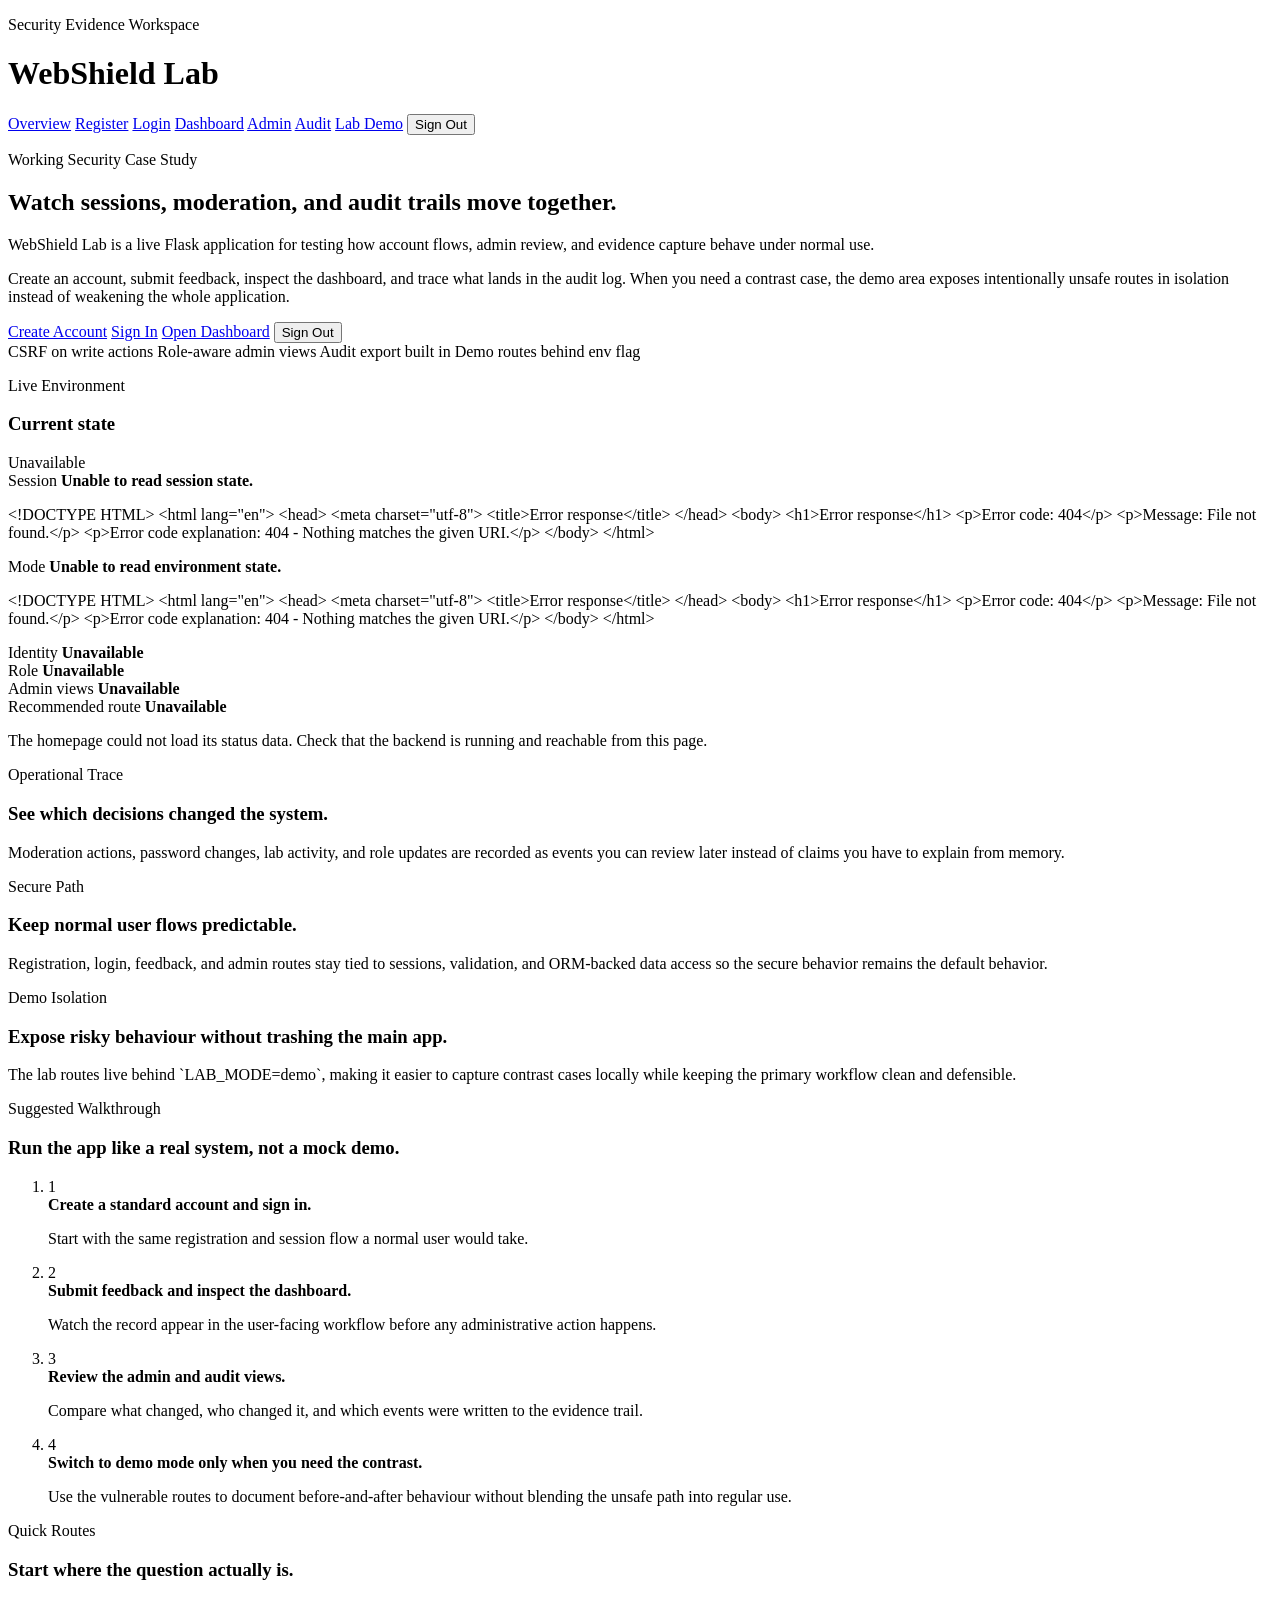
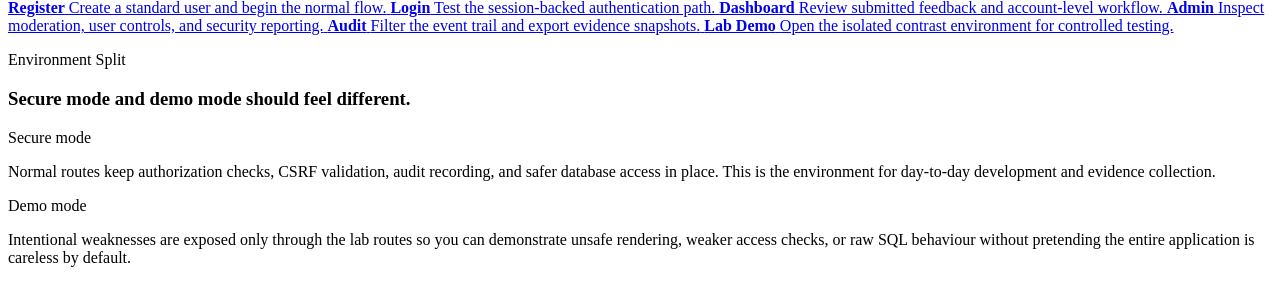
==== frontend/index.html @ 865f09e7 "Add landing page" ====
<!DOCTYPE html>
<html lang="en">
  <head>
    <meta charset="UTF-8" />
    <meta name="viewport" content="width=device-width, initial-scale=1.0" />
    <script>
      if (["localhost", "0.0.0.0", "::1"].includes(window.location.hostname)) {
        const canonicalUrl = new URL(window.location.href);
        canonicalUrl.hostname = "127.0.0.1";
        window.location.replace(canonicalUrl.toString());
      }
    </script>
    <title>WebShield Lab</title>
    <link rel="stylesheet" href="assets/css/styles.css?v=20260406a" />
  </head>
  <body class="home-page">
    <div class="shell home-shell">
      <header class="topbar home-topbar">
        <div class="brand-lockup">
          <p class="eyebrow">Security Evidence Workspace</p>
          <h1>WebShield Lab</h1>
        </div>
        <nav class="nav">
          <a href="index.html">Overview</a>
          <a id="registerNavLink" href="register.html">Register</a>
          <a id="loginNavLink" href="login.html">Login</a>
          <a href="dashboard.html">Dashboard</a>
          <a id="adminNavLink" class="hidden" href="admin.html">Admin</a>
          <a id="auditNavLink" class="hidden" href="audit.html">Audit</a>
          <a href="lab.html">Lab Demo</a>
          <button id="logoutNavButton" class="ghost-button hidden" type="button">
            Sign Out
          </button>
        </nav>
      </header>

      <main class="home-layout">
        <section class="panel home-hero">
          <div class="hero-grid">
            <div class="hero-copy">
              <p class="eyebrow">Working Security Case Study</p>
              <h2>Watch sessions, moderation, and audit trails move together.</h2>
              <p class="hero-lead">
                WebShield Lab is a live Flask application for testing how account
                flows, admin review, and evidence capture behave under normal use.
              </p>
              <p class="hero-subcopy">
                Create an account, submit feedback, inspect the dashboard, and trace
                what lands in the audit log. When you need a contrast case, the demo
                area exposes intentionally unsafe routes in isolation instead of
                weakening the whole application.
              </p>
              <div class="button-row hero-actions">
                <a id="createAccountLink" class="primary-link" href="register.html">Create Account</a>
                <a id="signInLink" class="secondary-button" href="login.html">Sign In</a>
                <a class="ghost-button" href="dashboard.html">Open Dashboard</a>
                <button id="logoutHeroButton" class="ghost-button hidden" type="button">
                  Sign Out
                </button>
              </div>
              <div class="badge-row hero-highlights">
                <span class="badge">CSRF on write actions</span>
                <span class="badge">Role-aware admin views</span>
                <span class="badge">Audit export built in</span>
                <span class="badge">Demo routes behind env flag</span>
              </div>
            </div>

            <aside class="signal-board" aria-label="Current application state">
              <div class="panel-header signal-board-header">
                <div>
                  <p class="eyebrow">Live Environment</p>
                  <h3>Current state</h3>
                </div>
                <span id="modeValue" class="status-chip status-info">Checking</span>
              </div>

              <div class="signal-stack">
                <div class="signal-row">
                  <span class="signal-label">Session</span>
                  <strong id="sessionHeadline">Checking session...</strong>
                </div>
                <p id="sessionStatus" class="status-text">Loading current session state.</p>

                <div class="signal-row">
                  <span class="signal-label">Mode</span>
                  <strong id="labHeadline">Checking lab mode...</strong>
                </div>
                <p id="labStatus" class="status-text">Loading environment details.</p>
              </div>

              <div class="metric-grid">
                <article class="metric-card">
                  <span class="metric-label">Identity</span>
                  <strong id="identityValue">Checking...</strong>
                </article>
                <article class="metric-card">
                  <span class="metric-label">Role</span>
                  <strong id="roleValue">Checking...</strong>
                </article>
                <article class="metric-card">
                  <span class="metric-label">Admin views</span>
                  <strong id="adminValue">Checking...</strong>
                </article>
                <article class="metric-card">
                  <span class="metric-label">Recommended route</span>
                  <strong id="routeValue">Checking...</strong>
                </article>
              </div>

              <p id="nextStep" class="signal-note">
                Loading a suggested next step for this session.
              </p>
            </aside>
          </div>
        </section>

        <section class="home-card-grid" aria-label="Key capabilities">
          <article class="panel home-card">
            <p class="eyebrow">Operational Trace</p>
            <h3>See which decisions changed the system.</h3>
            <p>
              Moderation actions, password changes, lab activity, and role updates are
              recorded as events you can review later instead of claims you have to
              explain from memory.
            </p>
          </article>

          <article class="panel home-card">
            <p class="eyebrow">Secure Path</p>
            <h3>Keep normal user flows predictable.</h3>
            <p>
              Registration, login, feedback, and admin routes stay tied to sessions,
              validation, and ORM-backed data access so the secure behavior remains the
              default behavior.
            </p>
          </article>

          <article class="panel home-card">
            <p class="eyebrow">Demo Isolation</p>
            <h3>Expose risky behaviour without trashing the main app.</h3>
            <p>
              The lab routes live behind `LAB_MODE=demo`, making it easier to capture
              contrast cases locally while keeping the primary workflow clean and
              defensible.
            </p>
          </article>
        </section>

        <section class="home-detail-grid">
          <article class="panel narrative-panel">
            <p class="eyebrow">Suggested Walkthrough</p>
            <h3>Run the app like a real system, not a mock demo.</h3>
            <ol class="process-list">
              <li class="process-item">
                <span class="process-number">1</span>
                <div>
                  <strong>Create a standard account and sign in.</strong>
                  <p>
                    Start with the same registration and session flow a normal user
                    would take.
                  </p>
                </div>
              </li>
              <li class="process-item">
                <span class="process-number">2</span>
                <div>
                  <strong>Submit feedback and inspect the dashboard.</strong>
                  <p>
                    Watch the record appear in the user-facing workflow before any
                    administrative action happens.
                  </p>
                </div>
              </li>
              <li class="process-item">
                <span class="process-number">3</span>
                <div>
                  <strong>Review the admin and audit views.</strong>
                  <p>
                    Compare what changed, who changed it, and which events were written
                    to the evidence trail.
                  </p>
                </div>
              </li>
              <li class="process-item">
                <span class="process-number">4</span>
                <div>
                  <strong>Switch to demo mode only when you need the contrast.</strong>
                  <p>
                    Use the vulnerable routes to document before-and-after behaviour
                    without blending the unsafe path into regular use.
                  </p>
                </div>
              </li>
            </ol>
          </article>

          <article class="panel routes-panel">
            <p class="eyebrow">Quick Routes</p>
            <h3>Start where the question actually is.</h3>
            <div class="route-grid">
              <a id="registerRouteCard" class="route-link" href="register.html">
                <strong>Register</strong>
                <span>Create a standard user and begin the normal flow.</span>
              </a>
              <a id="loginRouteCard" class="route-link" href="login.html">
                <strong>Login</strong>
                <span>Test the session-backed authentication path.</span>
              </a>
              <a class="route-link" href="dashboard.html">
                <strong>Dashboard</strong>
                <span>Review submitted feedback and account-level workflow.</span>
              </a>
              <a class="route-link hidden" id="adminRouteCard" href="admin.html">
                <strong>Admin</strong>
                <span>Inspect moderation, user controls, and security reporting.</span>
              </a>
              <a class="route-link hidden" id="auditRouteCard" href="audit.html">
                <strong>Audit</strong>
                <span>Filter the event trail and export evidence snapshots.</span>
              </a>
              <a class="route-link" href="lab.html">
                <strong>Lab Demo</strong>
                <span>Open the isolated contrast environment for controlled testing.</span>
              </a>
            </div>
          </article>
        </section>

        <section class="panel mode-panel">
          <div class="panel-header">
            <div>
              <p class="eyebrow">Environment Split</p>
              <h3>Secure mode and demo mode should feel different.</h3>
            </div>
          </div>
          <div class="mode-grid">
            <article class="mode-card secure-card">
              <span class="status-chip status-active">Secure mode</span>
              <p>
                Normal routes keep authorization checks, CSRF validation, audit
                recording, and safer database access in place. This is the environment
                for day-to-day development and evidence collection.
              </p>
            </article>

            <article class="mode-card demo-card">
              <span class="status-chip status-critical">Demo mode</span>
              <p>
                Intentional weaknesses are exposed only through the lab routes so you
                can demonstrate unsafe rendering, weaker access checks, or raw SQL
                behaviour without pretending the entire application is careless by
                default.
              </p>
            </article>
          </div>
        </section>
      </main>
    </div>

    <script type="module" src="assets/js/main.js?v=20260407a"></script>
  </body>
</html>
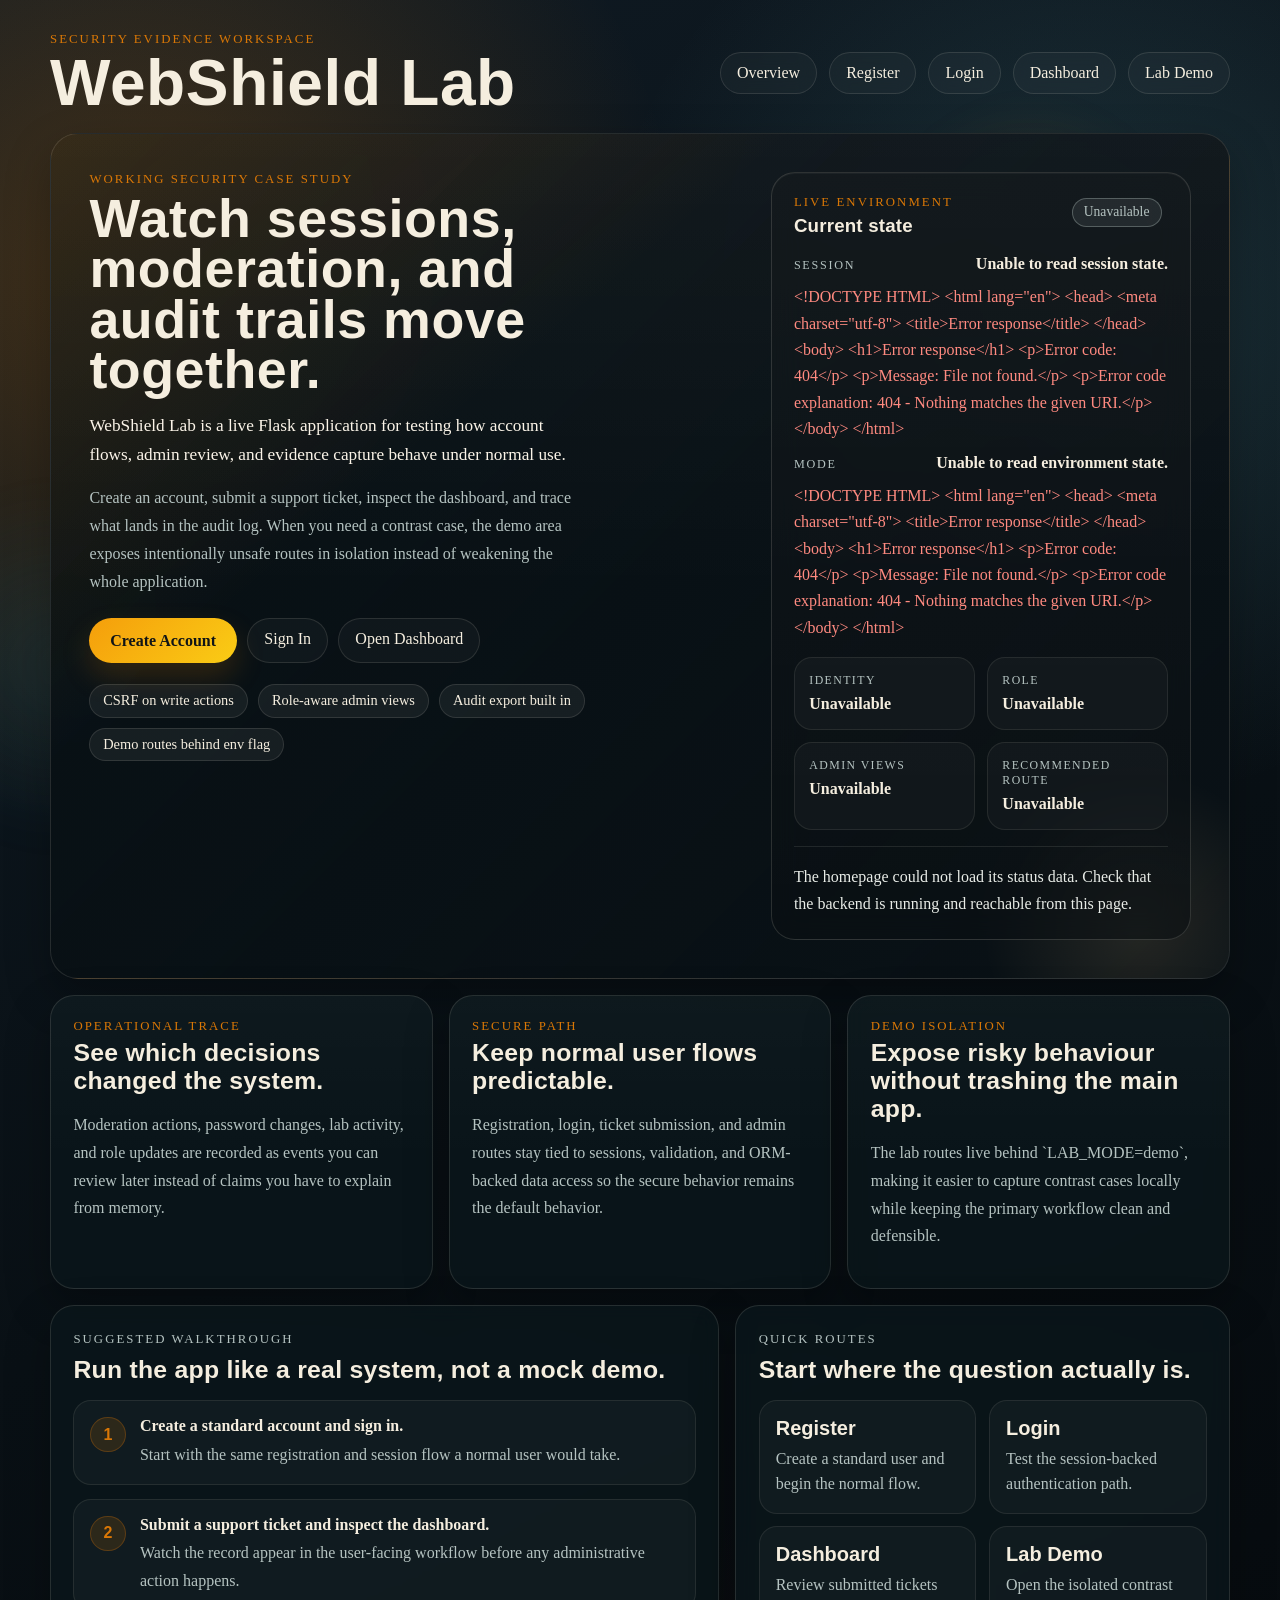
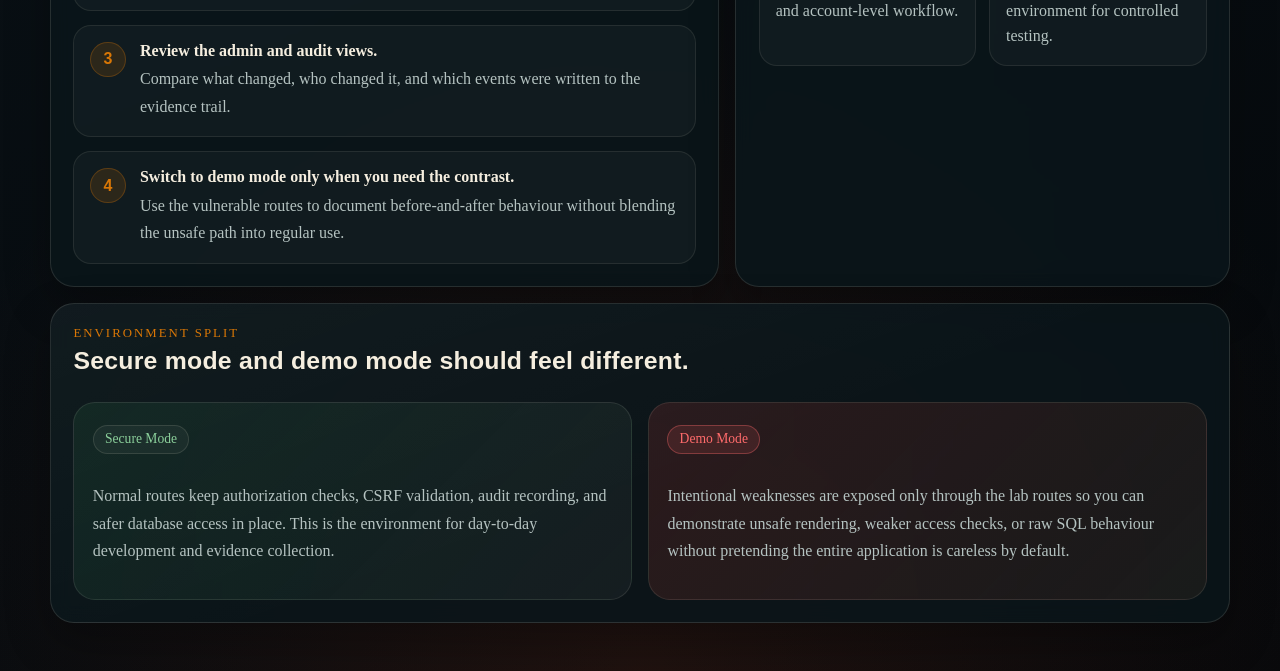
==== commit f1475815: "Replace feedback workflow with support tickets" ====
--- a/frontend/index.html
+++ b/frontend/index.html
@@ -11,7 +11,7 @@
       }
     </script>
     <title>WebShield Lab</title>
-    <link rel="stylesheet" href="assets/css/styles.css?v=20260406a" />
+    <link rel="stylesheet" href="assets/css/styles.css?v=20260408a" />
   </head>
   <body class="home-page">
     <div class="shell home-shell">
@@ -45,7 +45,7 @@
                 flows, admin review, and evidence capture behave under normal use.
               </p>
               <p class="hero-subcopy">
-                Create an account, submit feedback, inspect the dashboard, and trace
+                Create an account, submit a support ticket, inspect the dashboard, and trace
                 what lands in the audit log. When you need a contrast case, the demo
                 area exposes intentionally unsafe routes in isolation instead of
                 weakening the whole application.
@@ -130,7 +130,7 @@
             <p class="eyebrow">Secure Path</p>
             <h3>Keep normal user flows predictable.</h3>
             <p>
-              Registration, login, feedback, and admin routes stay tied to sessions,
+              Registration, login, ticket submission, and admin routes stay tied to sessions,
               validation, and ORM-backed data access so the secure behavior remains the
               default behavior.
             </p>
@@ -165,7 +165,7 @@
               <li class="process-item">
                 <span class="process-number">2</span>
                 <div>
-                  <strong>Submit feedback and inspect the dashboard.</strong>
+                  <strong>Submit a support ticket and inspect the dashboard.</strong>
                   <p>
                     Watch the record appear in the user-facing workflow before any
                     administrative action happens.
@@ -209,11 +209,11 @@
               </a>
               <a class="route-link" href="dashboard.html">
                 <strong>Dashboard</strong>
-                <span>Review submitted feedback and account-level workflow.</span>
+                <span>Review submitted tickets and account-level workflow.</span>
               </a>
               <a class="route-link hidden" id="adminRouteCard" href="admin.html">
                 <strong>Admin</strong>
-                <span>Inspect moderation, user controls, and security reporting.</span>
+                <span>Inspect ticket moderation, user controls, and security reporting.</span>
               </a>
               <a class="route-link hidden" id="auditRouteCard" href="audit.html">
                 <strong>Audit</strong>
@@ -258,6 +258,6 @@
       </main>
     </div>
 
-    <script type="module" src="assets/js/main.js?v=20260407a"></script>
+    <script type="module" src="assets/js/main.js?v=20260408a"></script>
   </body>
 </html>
--- a/frontend/assets/css/styles.css
+++ b/frontend/assets/css/styles.css
@@ -0,0 +1,936 @@
+:root {
+  --bg-top: #13262f;
+  --bg-bottom: #060b0e;
+  --panel: rgba(10, 22, 27, 0.84);
+  --panel-strong: rgba(13, 29, 35, 0.95);
+  --text: #f5eedf;
+  --muted: #b5c3c1;
+  --accent: #d97706;
+  --accent-soft: rgba(217, 119, 6, 0.18);
+  --line: rgba(245, 238, 223, 0.12);
+  --success: #8bcf9b;
+  --error: #ff8a80;
+  --critical: #ff6b6b;
+  --critical-soft: rgba(255, 107, 107, 0.12);
+  --high: #ffb86b;
+  --high-soft: rgba(255, 184, 107, 0.12);
+  --medium: #8cc8ff;
+  --medium-soft: rgba(140, 200, 255, 0.12);
+  --low: #8bcf9b;
+  --low-soft: rgba(139, 207, 155, 0.12);
+  --info: #b5c3c1;
+  --info-soft: rgba(181, 195, 193, 0.1);
+  --shadow: 0 18px 45px rgba(0, 0, 0, 0.28);
+}
+
+* {
+  box-sizing: border-box;
+}
+
+body {
+  margin: 0;
+  min-height: 100vh;
+  color: var(--text);
+  font-family: "Palatino Linotype", "Book Antiqua", Palatino, serif;
+  background:
+    radial-gradient(circle at top left, rgba(217, 119, 6, 0.24), transparent 28%),
+    radial-gradient(circle at bottom right, rgba(43, 127, 138, 0.2), transparent 32%),
+    linear-gradient(145deg, var(--bg-top), var(--bg-bottom));
+}
+
+a {
+  color: inherit;
+  text-decoration: none;
+}
+
+button,
+input,
+textarea,
+select {
+  font: inherit;
+}
+
+.shell {
+  width: min(1180px, calc(100% - 2rem));
+  margin: 0 auto;
+  padding: 2rem 0 3rem;
+}
+
+.shell.narrow {
+  width: min(720px, calc(100% - 2rem));
+}
+
+.topbar {
+  display: flex;
+  justify-content: space-between;
+  align-items: flex-start;
+  gap: 1rem;
+  margin-bottom: 1.5rem;
+}
+
+.topbar.compact {
+  align-items: center;
+}
+
+.topbar h1,
+.panel h2,
+.panel h3 {
+  margin: 0;
+  letter-spacing: 0.02em;
+}
+
+.eyebrow {
+  margin: 0 0 0.35rem;
+  color: var(--accent);
+  font-size: 0.8rem;
+  letter-spacing: 0.16em;
+  text-transform: uppercase;
+}
+
+.nav {
+  display: flex;
+  flex-wrap: wrap;
+  gap: 0.75rem;
+}
+
+.nav a,
+.ghost-button,
+.secondary-button {
+  padding: 0.7rem 1rem;
+  border: 1px solid var(--line);
+  border-radius: 999px;
+  background: rgba(255, 255, 255, 0.03);
+  transition: transform 180ms ease, border-color 180ms ease, background 180ms ease;
+}
+
+.nav a:hover,
+.ghost-button:hover,
+.secondary-button:hover {
+  transform: translateY(-1px);
+  border-color: var(--accent);
+  background: var(--accent-soft);
+}
+
+.ghost-button,
+.secondary-button {
+  color: var(--text);
+  cursor: pointer;
+}
+
+.grid {
+  display: grid;
+  gap: 1rem;
+  grid-template-columns: repeat(auto-fit, minmax(280px, 1fr));
+}
+
+.full-span {
+  grid-column: 1 / -1;
+}
+
+.panel {
+  padding: 1.4rem;
+  border: 1px solid var(--line);
+  border-radius: 24px;
+  background: var(--panel);
+  box-shadow: var(--shadow);
+  backdrop-filter: blur(10px);
+}
+
+.hero {
+  min-height: 240px;
+  background:
+    linear-gradient(135deg, rgba(217, 119, 6, 0.14), transparent 46%),
+    linear-gradient(180deg, rgba(255, 255, 255, 0.02), transparent),
+    var(--panel-strong);
+}
+
+.panel-header {
+  display: flex;
+  justify-content: space-between;
+  align-items: flex-start;
+  gap: 1rem;
+  margin-bottom: 1rem;
+}
+
+.badge-row,
+.button-row {
+  display: flex;
+  flex-wrap: wrap;
+  gap: 0.65rem;
+}
+
+.badge {
+  padding: 0.45rem 0.8rem;
+  border-radius: 999px;
+  background: rgba(255, 255, 255, 0.05);
+  border: 1px solid var(--line);
+  font-size: 0.9rem;
+}
+
+.clean-list {
+  padding-left: 1.1rem;
+  color: var(--muted);
+}
+
+.stacked-form {
+  display: grid;
+  gap: 1rem;
+}
+
+.stacked-form label {
+  display: grid;
+  gap: 0.35rem;
+}
+
+.inline-form {
+  display: flex;
+  flex-wrap: wrap;
+  gap: 0.85rem;
+  align-items: flex-end;
+  margin-bottom: 1rem;
+}
+
+.inline-form label {
+  display: grid;
+  gap: 0.35rem;
+  min-width: 150px;
+}
+
+input,
+textarea,
+select {
+  padding: 0.85rem 0.95rem;
+  border-radius: 14px;
+  border: 1px solid var(--line);
+  color: var(--text);
+  background: rgba(255, 255, 255, 0.04);
+}
+
+textarea {
+  resize: vertical;
+}
+
+button {
+  width: fit-content;
+  padding: 0.85rem 1.25rem;
+  border: none;
+  border-radius: 14px;
+  color: #101416;
+  background: linear-gradient(135deg, #f59e0b, #facc15);
+  font-weight: 700;
+  cursor: pointer;
+}
+
+button.ghost-button,
+button.secondary-button {
+  border: 1px solid var(--line);
+  color: var(--text);
+  background: rgba(255, 255, 255, 0.03);
+}
+
+.status-text,
+.muted-copy {
+  color: var(--muted);
+}
+
+.status-text.is-success {
+  color: var(--success);
+}
+
+.status-text.is-error {
+  color: var(--error);
+}
+
+.hidden {
+  display: none !important;
+}
+
+.info-grid {
+  display: grid;
+  gap: 0.75rem;
+}
+
+.info-row {
+  display: flex;
+  justify-content: space-between;
+  gap: 1rem;
+  padding-bottom: 0.65rem;
+  border-bottom: 1px solid var(--line);
+}
+
+.info-row span:first-child {
+  color: var(--muted);
+}
+
+.entry-list {
+  display: grid;
+  gap: 0.9rem;
+}
+
+.entry-card {
+  padding: 1rem;
+  border-radius: 18px;
+  background: rgba(255, 255, 255, 0.03);
+  border: 1px solid var(--line);
+}
+
+.entry-card h3 {
+  margin-bottom: 0.4rem;
+}
+
+.audit-card {
+  position: relative;
+  overflow: hidden;
+}
+
+.audit-card::before {
+  content: "";
+  position: absolute;
+  inset: 0 auto 0 0;
+  width: 5px;
+}
+
+.audit-card-header {
+  display: flex;
+  flex-wrap: wrap;
+  align-items: center;
+  gap: 0.65rem;
+}
+
+.audit-card-header .status-chip {
+  margin: 0;
+}
+
+.status-chip {
+  display: inline-flex;
+  align-items: center;
+  width: fit-content;
+  margin: 0.2rem 0.4rem 0.75rem 0;
+  padding: 0.35rem 0.7rem;
+  border: 1px solid var(--line);
+  border-radius: 999px;
+  font-size: 0.85rem;
+  text-transform: capitalize;
+  background: rgba(255, 255, 255, 0.04);
+}
+
+.status-pending {
+  color: #f1d07c;
+}
+
+.status-reviewed {
+  color: #8cc8ff;
+}
+
+.status-resolved,
+.status-active {
+  color: var(--success);
+}
+
+.status-disabled,
+.status-locked {
+  color: var(--error);
+}
+
+.status-admin {
+  color: #8cc8ff;
+}
+
+.status-user,
+.status-tracked {
+  color: #f1d07c;
+}
+
+.status-critical {
+  color: var(--critical);
+  border-color: rgba(255, 107, 107, 0.35);
+  background: var(--critical-soft);
+}
+
+.status-high {
+  color: var(--high);
+  border-color: rgba(255, 184, 107, 0.35);
+  background: var(--high-soft);
+}
+
+.status-medium {
+  color: var(--medium);
+  border-color: rgba(140, 200, 255, 0.35);
+  background: var(--medium-soft);
+}
+
+.status-low {
+  color: var(--low);
+  border-color: rgba(139, 207, 155, 0.35);
+  background: var(--low-soft);
+}
+
+.status-info {
+  color: var(--info);
+  border-color: rgba(181, 195, 193, 0.35);
+  background: var(--info-soft);
+}
+
+.audit-level-critical {
+  border-color: rgba(255, 107, 107, 0.3);
+  background:
+    linear-gradient(135deg, rgba(127, 29, 29, 0.24), rgba(255, 255, 255, 0.03)),
+    rgba(255, 255, 255, 0.03);
+}
+
+.audit-level-critical::before {
+  background: linear-gradient(180deg, var(--critical), rgba(255, 107, 107, 0.25));
+}
+
+.audit-level-high {
+  border-color: rgba(255, 184, 107, 0.28);
+  background:
+    linear-gradient(135deg, rgba(146, 64, 14, 0.2), rgba(255, 255, 255, 0.03)),
+    rgba(255, 255, 255, 0.03);
+}
+
+.audit-level-high::before {
+  background: linear-gradient(180deg, var(--high), rgba(255, 184, 107, 0.24));
+}
+
+.audit-level-medium {
+  border-color: rgba(140, 200, 255, 0.24);
+  background:
+    linear-gradient(135deg, rgba(30, 64, 175, 0.18), rgba(255, 255, 255, 0.03)),
+    rgba(255, 255, 255, 0.03);
+}
+
+.audit-level-medium::before {
+  background: linear-gradient(180deg, var(--medium), rgba(140, 200, 255, 0.2));
+}
+
+.audit-level-low {
+  border-color: rgba(139, 207, 155, 0.24);
+  background:
+    linear-gradient(135deg, rgba(20, 83, 45, 0.16), rgba(255, 255, 255, 0.03)),
+    rgba(255, 255, 255, 0.03);
+}
+
+.audit-level-low::before {
+  background: linear-gradient(180deg, var(--low), rgba(139, 207, 155, 0.18));
+}
+
+.audit-level-info {
+  border-color: rgba(181, 195, 193, 0.2);
+  background:
+    linear-gradient(135deg, rgba(71, 85, 105, 0.14), rgba(255, 255, 255, 0.03)),
+    rgba(255, 255, 255, 0.03);
+}
+
+.audit-level-info::before {
+  background: linear-gradient(180deg, var(--info), rgba(181, 195, 193, 0.16));
+}
+
+.entry-meta {
+  margin: 0.35rem 0 0.8rem;
+  color: var(--muted);
+  font-family: "Courier New", Courier, monospace;
+  font-size: 0.85rem;
+}
+
+.mono {
+  font-family: "Courier New", Courier, monospace;
+}
+
+.admin-controls {
+  display: flex;
+  flex-wrap: wrap;
+  gap: 0.6rem;
+  align-items: center;
+  margin-top: 0.85rem;
+}
+
+.lab-preview {
+  min-height: 120px;
+}
+
+.history-list {
+  display: grid;
+  gap: 0.65rem;
+  margin-top: 0.75rem;
+}
+
+.history-item {
+  padding: 0.8rem;
+  border-radius: 14px;
+  border: 1px solid var(--line);
+  background: rgba(255, 255, 255, 0.03);
+}
+
+.section-label {
+  margin-top: 1rem;
+  margin-bottom: 0.4rem;
+  color: var(--accent);
+  font-size: 0.85rem;
+  text-transform: uppercase;
+  letter-spacing: 0.08em;
+}
+
+.table-wrapper {
+  overflow-x: auto;
+  margin-top: 1rem;
+}
+
+.comparison-table {
+  width: 100%;
+  border-collapse: collapse;
+  min-width: 900px;
+}
+
+.comparison-table th,
+.comparison-table td {
+  padding: 0.8rem;
+  border-bottom: 1px solid var(--line);
+  text-align: left;
+  vertical-align: top;
+}
+
+.comparison-table th {
+  color: var(--accent);
+  font-size: 0.85rem;
+  text-transform: uppercase;
+  letter-spacing: 0.08em;
+}
+
+.empty-state {
+  padding: 1.2rem;
+  border: 1px dashed var(--line);
+  border-radius: 16px;
+  color: var(--muted);
+}
+
+@media (max-width: 720px) {
+  .topbar,
+  .panel-header {
+    flex-direction: column;
+  }
+
+  .nav,
+  .inline-form {
+    width: 100%;
+  }
+
+  .info-row {
+    flex-direction: column;
+    gap: 0.25rem;
+  }
+}
+
+body.home-page {
+  background:
+    radial-gradient(circle at 10% 12%, rgba(217, 119, 6, 0.26), transparent 24%),
+    radial-gradient(circle at 85% 14%, rgba(102, 184, 196, 0.18), transparent 22%),
+    radial-gradient(circle at 50% 100%, rgba(148, 55, 24, 0.18), transparent 32%),
+    linear-gradient(155deg, #0f1a23 0%, #091015 48%, #05080b 100%);
+}
+
+body.home-page::before,
+body.home-page::after {
+  content: "";
+  position: fixed;
+  inset: auto;
+  pointer-events: none;
+  z-index: 0;
+}
+
+body.home-page::before {
+  top: 88px;
+  right: 7vw;
+  width: 320px;
+  height: 320px;
+  border-radius: 50%;
+  background: radial-gradient(circle, rgba(217, 119, 6, 0.16), transparent 66%);
+  filter: blur(14px);
+}
+
+body.home-page::after {
+  left: -120px;
+  bottom: 6vh;
+  width: 360px;
+  height: 360px;
+  border-radius: 50%;
+  background: radial-gradient(circle, rgba(55, 148, 166, 0.14), transparent 70%);
+  filter: blur(18px);
+}
+
+.home-shell {
+  position: relative;
+  z-index: 1;
+}
+
+.home-topbar {
+  align-items: center;
+  margin-bottom: 1.2rem;
+}
+
+.brand-lockup h1,
+.home-page .panel h2,
+.home-page .panel h3 {
+  font-family: "Avenir Next Condensed", "Franklin Gothic Medium", "Helvetica Neue", sans-serif;
+  letter-spacing: 0.01em;
+}
+
+.brand-lockup h1 {
+  font-size: clamp(2.2rem, 5vw, 4.1rem);
+  line-height: 0.95;
+}
+
+.home-page .nav a {
+  backdrop-filter: blur(10px);
+}
+
+.home-layout {
+  display: grid;
+  gap: 1rem;
+}
+
+.home-hero {
+  position: relative;
+  overflow: hidden;
+  padding: clamp(1.5rem, 3vw, 2.5rem);
+  border-radius: 28px;
+  background:
+    linear-gradient(140deg, rgba(217, 119, 6, 0.18), transparent 34%),
+    linear-gradient(180deg, rgba(255, 255, 255, 0.04), transparent 55%),
+    linear-gradient(135deg, rgba(6, 11, 14, 0.4), rgba(9, 16, 21, 0.85)),
+    rgba(10, 22, 27, 0.95);
+}
+
+.home-hero::after {
+  content: "";
+  position: absolute;
+  right: -80px;
+  bottom: -120px;
+  width: 340px;
+  height: 340px;
+  border-radius: 50%;
+  background: radial-gradient(circle, rgba(255, 212, 143, 0.12), transparent 65%);
+  opacity: 0.9;
+}
+
+.hero-grid {
+  position: relative;
+  z-index: 1;
+  display: grid;
+  grid-template-columns: minmax(0, 1.35fr) minmax(320px, 0.85fr);
+  gap: 1rem;
+  align-items: stretch;
+}
+
+.hero-copy {
+  max-width: 62ch;
+}
+
+.hero-copy h2 {
+  margin: 0;
+  font-size: clamp(2.3rem, 4.2vw, 4.6rem);
+  line-height: 0.94;
+}
+
+.hero-lead {
+  margin: 1rem 0 0;
+  font-size: 1.08rem;
+  line-height: 1.7;
+  color: #fbf4e8;
+}
+
+.hero-subcopy {
+  margin: 0.9rem 0 0;
+  color: var(--muted);
+  line-height: 1.75;
+}
+
+.hero-actions {
+  margin-top: 1.4rem;
+}
+
+.primary-link {
+  display: inline-flex;
+  align-items: center;
+  justify-content: center;
+  padding: 0.85rem 1.3rem;
+  border-radius: 999px;
+  color: #101416;
+  font-weight: 700;
+  background: linear-gradient(135deg, #f59e0b, #facc15);
+  box-shadow: 0 14px 30px rgba(217, 119, 6, 0.2);
+  transition: transform 180ms ease, box-shadow 180ms ease;
+}
+
+.primary-link:hover {
+  transform: translateY(-1px);
+  box-shadow: 0 18px 34px rgba(217, 119, 6, 0.26);
+}
+
+.hero-highlights {
+  margin-top: 1.3rem;
+}
+
+.hero-highlights .badge {
+  background: rgba(255, 255, 255, 0.06);
+}
+
+.signal-board {
+  display: grid;
+  align-content: start;
+  gap: 1rem;
+  padding: 1.35rem;
+  border: 1px solid rgba(245, 238, 223, 0.14);
+  border-radius: 24px;
+  background:
+    linear-gradient(180deg, rgba(255, 255, 255, 0.04), rgba(255, 255, 255, 0.01)),
+    rgba(6, 11, 14, 0.58);
+  box-shadow: inset 0 1px 0 rgba(255, 255, 255, 0.04);
+  backdrop-filter: blur(14px);
+}
+
+.signal-board-header {
+  margin-bottom: 0;
+}
+
+.signal-stack {
+  display: grid;
+  gap: 0.7rem;
+}
+
+.signal-row {
+  display: flex;
+  justify-content: space-between;
+  gap: 1rem;
+  align-items: baseline;
+}
+
+.signal-label {
+  color: var(--muted);
+  font-size: 0.76rem;
+  letter-spacing: 0.14em;
+  text-transform: uppercase;
+}
+
+.signal-board .status-text {
+  margin: 0;
+  line-height: 1.65;
+}
+
+.metric-grid {
+  display: grid;
+  gap: 0.75rem;
+  grid-template-columns: repeat(2, minmax(0, 1fr));
+}
+
+.metric-card {
+  padding: 0.9rem;
+  border-radius: 18px;
+  border: 1px solid rgba(245, 238, 223, 0.09);
+  background: rgba(255, 255, 255, 0.03);
+}
+
+.metric-label {
+  display: block;
+  margin-bottom: 0.35rem;
+  color: var(--muted);
+  font-size: 0.74rem;
+  letter-spacing: 0.12em;
+  text-transform: uppercase;
+}
+
+.metric-card strong {
+  display: block;
+  line-height: 1.35;
+}
+
+.signal-note {
+  margin: 0;
+  padding-top: 1rem;
+  border-top: 1px solid rgba(245, 238, 223, 0.1);
+  color: #e8ece7;
+  line-height: 1.7;
+}
+
+.home-card-grid,
+.home-detail-grid,
+.mode-grid {
+  display: grid;
+  gap: 1rem;
+}
+
+.home-card-grid {
+  grid-template-columns: repeat(3, minmax(0, 1fr));
+}
+
+.home-card {
+  min-height: 100%;
+  background:
+    linear-gradient(180deg, rgba(255, 255, 255, 0.02), transparent 58%),
+    rgba(10, 22, 27, 0.84);
+}
+
+.home-card h3,
+.narrative-panel h3,
+.routes-panel h3,
+.mode-panel h3 {
+  margin-bottom: 0.7rem;
+  font-size: 1.55rem;
+}
+
+.home-card p:last-child,
+.routes-panel p,
+.narrative-panel p,
+.mode-card p {
+  color: var(--muted);
+  line-height: 1.72;
+}
+
+.home-detail-grid {
+  grid-template-columns: minmax(0, 1.15fr) minmax(300px, 0.85fr);
+}
+
+.process-list {
+  display: grid;
+  gap: 0.85rem;
+  padding: 0;
+  margin: 1rem 0 0;
+  list-style: none;
+}
+
+.process-item {
+  display: grid;
+  grid-template-columns: auto 1fr;
+  gap: 0.9rem;
+  align-items: start;
+  padding: 1rem;
+  border-radius: 18px;
+  border: 1px solid rgba(245, 238, 223, 0.09);
+  background: rgba(255, 255, 255, 0.03);
+}
+
+.process-item strong {
+  display: block;
+  margin-bottom: 0.35rem;
+}
+
+.process-item p {
+  margin: 0;
+}
+
+.process-number {
+  display: inline-flex;
+  align-items: center;
+  justify-content: center;
+  width: 2.2rem;
+  height: 2.2rem;
+  border-radius: 999px;
+  font-family: "Avenir Next Condensed", "Franklin Gothic Medium", "Helvetica Neue", sans-serif;
+  font-weight: 700;
+  color: var(--accent);
+  background: rgba(217, 119, 6, 0.14);
+  border: 1px solid rgba(217, 119, 6, 0.28);
+}
+
+.route-grid {
+  display: grid;
+  gap: 0.8rem;
+  grid-template-columns: repeat(2, minmax(0, 1fr));
+  margin-top: 1rem;
+}
+
+.route-link {
+  display: block;
+  min-height: 100%;
+  padding: 1rem;
+  border-radius: 18px;
+  border: 1px solid rgba(245, 238, 223, 0.09);
+  background: rgba(255, 255, 255, 0.03);
+  transition: transform 180ms ease, border-color 180ms ease, background 180ms ease;
+}
+
+.route-link:hover {
+  transform: translateY(-2px);
+  border-color: rgba(217, 119, 6, 0.35);
+  background: rgba(217, 119, 6, 0.08);
+}
+
+.route-link strong {
+  display: block;
+  margin-bottom: 0.35rem;
+  font-family: "Avenir Next Condensed", "Franklin Gothic Medium", "Helvetica Neue", sans-serif;
+  font-size: 1.25rem;
+}
+
+.route-link span {
+  color: var(--muted);
+  line-height: 1.6;
+}
+
+.mode-panel {
+  background:
+    linear-gradient(160deg, rgba(255, 255, 255, 0.03), transparent 55%),
+    rgba(10, 22, 27, 0.84);
+}
+
+.mode-grid {
+  grid-template-columns: repeat(2, minmax(0, 1fr));
+}
+
+.mode-card {
+  padding: 1.15rem;
+  border-radius: 22px;
+  border: 1px solid rgba(245, 238, 223, 0.1);
+}
+
+.secure-card {
+  background:
+    linear-gradient(135deg, rgba(20, 83, 45, 0.22), rgba(255, 255, 255, 0.02)),
+    rgba(255, 255, 255, 0.02);
+}
+
+.demo-card {
+  background:
+    linear-gradient(135deg, rgba(127, 29, 29, 0.24), rgba(146, 64, 14, 0.08)),
+    rgba(255, 255, 255, 0.02);
+}
+
+@media (max-width: 960px) {
+  .hero-grid,
+  .home-detail-grid,
+  .mode-grid {
+    grid-template-columns: 1fr;
+  }
+
+  .home-card-grid {
+    grid-template-columns: 1fr;
+  }
+}
+
+@media (max-width: 720px) {
+  .brand-lockup h1 {
+    font-size: 2.7rem;
+  }
+
+  .hero-copy h2 {
+    font-size: 2.5rem;
+  }
+
+  .hero-actions {
+    width: 100%;
+  }
+
+  .hero-actions a {
+    width: 100%;
+  }
+
+  .metric-grid,
+  .route-grid {
+    grid-template-columns: 1fr;
+  }
+
+  .signal-row {
+    flex-direction: column;
+    gap: 0.2rem;
+  }
+}
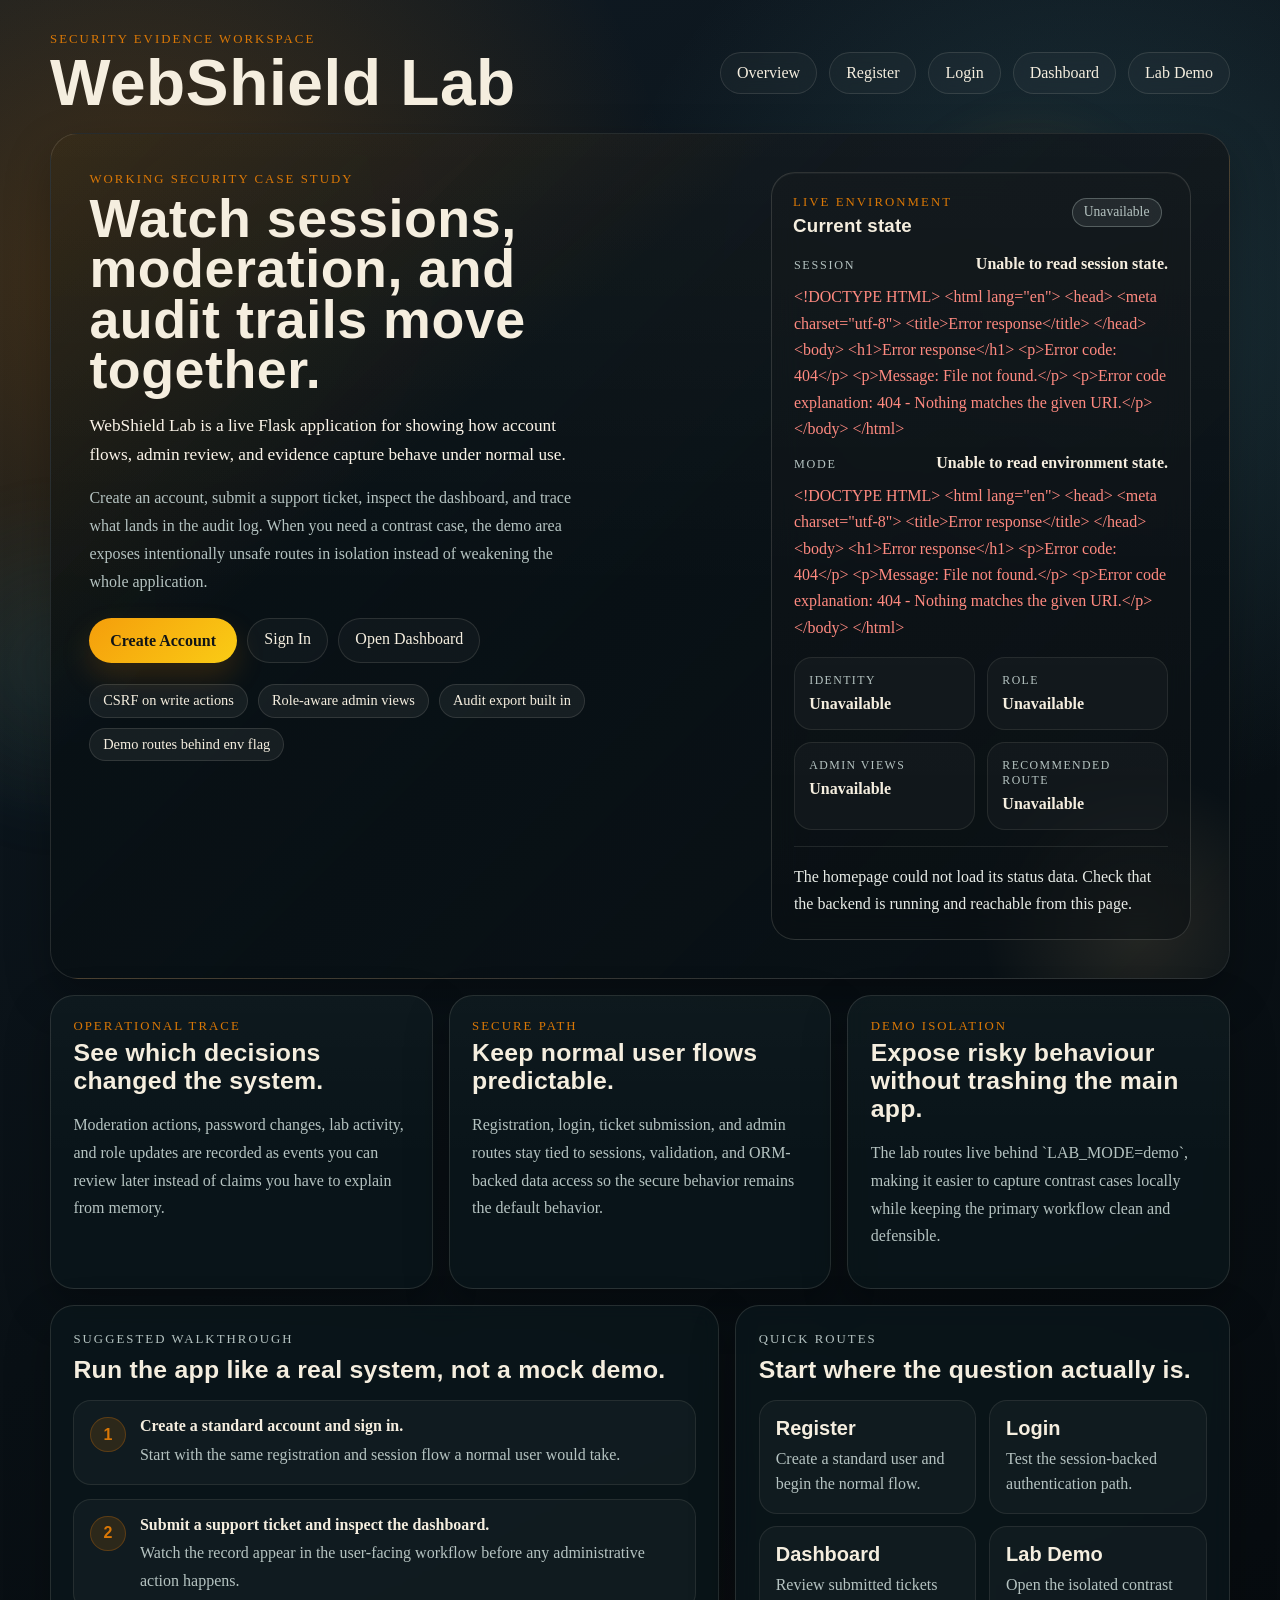
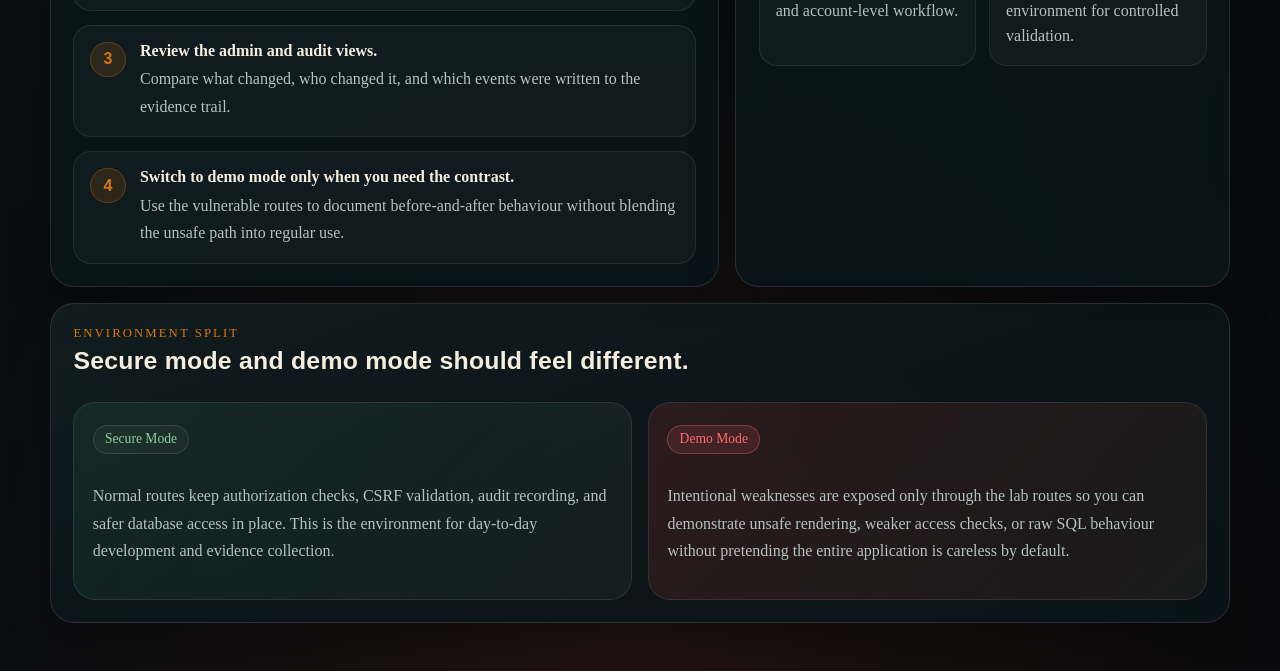
==== commit 82d3c050: "Harden headers and polish mobile layout" ====
--- a/frontend/index.html
+++ b/frontend/index.html
@@ -3,15 +3,9 @@
   <head>
     <meta charset="UTF-8" />
     <meta name="viewport" content="width=device-width, initial-scale=1.0" />
-    <script>
-      if (["localhost", "0.0.0.0", "::1"].includes(window.location.hostname)) {
-        const canonicalUrl = new URL(window.location.href);
-        canonicalUrl.hostname = "127.0.0.1";
-        window.location.replace(canonicalUrl.toString());
-      }
-    </script>
+    <script src="assets/js/canonical.js?v=20260408a"></script>
     <title>WebShield Lab</title>
-    <link rel="stylesheet" href="assets/css/styles.css?v=20260408a" />
+    <link rel="stylesheet" href="assets/css/styles.css?v=20260408b" />
   </head>
   <body class="home-page">
     <div class="shell home-shell">
@@ -20,6 +14,9 @@
           <p class="eyebrow">Security Evidence Workspace</p>
           <h1>WebShield Lab</h1>
         </div>
+        <button class="nav-toggle" type="button" aria-expanded="false" aria-label="Toggle navigation">
+          Menu
+        </button>
         <nav class="nav">
           <a href="index.html">Overview</a>
           <a id="registerNavLink" href="register.html">Register</a>
@@ -41,7 +38,7 @@
               <p class="eyebrow">Working Security Case Study</p>
               <h2>Watch sessions, moderation, and audit trails move together.</h2>
               <p class="hero-lead">
-                WebShield Lab is a live Flask application for testing how account
+                WebShield Lab is a live Flask application for showing how account
                 flows, admin review, and evidence capture behave under normal use.
               </p>
               <p class="hero-subcopy">
@@ -221,7 +218,7 @@
               </a>
               <a class="route-link" href="lab.html">
                 <strong>Lab Demo</strong>
-                <span>Open the isolated contrast environment for controlled testing.</span>
+                <span>Open the isolated contrast environment for controlled validation.</span>
               </a>
             </div>
           </article>
@@ -258,6 +255,7 @@
       </main>
     </div>
 
+    <script type="module" src="assets/js/nav.js?v=20260408a"></script>
     <script type="module" src="assets/js/main.js?v=20260408a"></script>
   </body>
 </html>
--- a/frontend/assets/css/styles.css
+++ b/frontend/assets/css/styles.css
@@ -30,6 +30,7 @@
 body {
   margin: 0;
   min-height: 100vh;
+  overflow-x: hidden;
   color: var(--text);
   font-family: "Palatino Linotype", "Book Antiqua", Palatino, serif;
   background:
@@ -91,6 +92,20 @@
   display: flex;
   flex-wrap: wrap;
   gap: 0.75rem;
+}
+
+.nav-toggle {
+  display: none;
+  align-items: center;
+  justify-content: center;
+  min-width: 88px;
+  padding: 0.7rem 1rem;
+  border: 1px solid var(--line);
+  border-radius: 999px;
+  color: var(--text);
+  background: rgba(255, 255, 255, 0.03);
+  cursor: pointer;
+  transition: transform 180ms ease, border-color 180ms ease, background 180ms ease;
 }
 
 .nav a,
@@ -104,6 +119,7 @@
 }
 
 .nav a:hover,
+.nav-toggle:hover,
 .ghost-button:hover,
 .secondary-button:hover {
   transform: translateY(-1px);
@@ -120,7 +136,7 @@
 .grid {
   display: grid;
   gap: 1rem;
-  grid-template-columns: repeat(auto-fit, minmax(280px, 1fr));
+  grid-template-columns: repeat(auto-fit, minmax(min(280px, 100%), 1fr));
 }
 
 .full-span {
@@ -505,14 +521,192 @@
 }
 
 @media (max-width: 720px) {
+  .shell,
+  .shell.narrow {
+    width: min(100%, calc(100% - 1rem));
+    padding: 1rem 0 1.5rem;
+  }
+
   .topbar,
   .panel-header {
     flex-direction: column;
   }
 
-  .nav,
+  .topbar {
+    align-items: stretch;
+  }
+
+  .topbar.compact {
+    align-items: stretch;
+  }
+
+  .nav-toggle {
+    display: inline-flex;
+    align-self: flex-start;
+  }
+
+  .nav {
+    display: none;
+    width: 100%;
+    flex-direction: column;
+    gap: 0.65rem;
+    padding: 0.9rem;
+    border: 1px solid var(--line);
+    border-radius: 20px;
+    background: rgba(255, 255, 255, 0.04);
+  }
+
+  .nav.is-open,
   .inline-form {
     width: 100%;
+  }
+
+  .nav.is-open {
+    display: flex;
+  }
+
+  .nav a,
+  .nav button,
+  .ghost-button,
+  .secondary-button,
+  .primary-link {
+    width: 100%;
+    justify-content: center;
+    text-align: center;
+  }
+
+  .panel {
+    padding: 1rem;
+    border-radius: 20px;
+  }
+
+  .grid,
+  .home-layout,
+  .home-card-grid,
+  .home-detail-grid,
+  .mode-grid,
+  .entry-list,
+  .history-list {
+    gap: 0.8rem;
+  }
+
+  .info-grid {
+    gap: 0.6rem;
+  }
+
+  .button-row {
+    width: 100%;
+  }
+
+  .button-row > * {
+    width: 100%;
+  }
+
+  .inline-form {
+    flex-direction: column;
+    align-items: stretch;
+  }
+
+  .inline-form label {
+    min-width: 0;
+  }
+
+  .admin-controls {
+    flex-direction: column;
+    align-items: stretch;
+  }
+
+  .admin-controls > * {
+    width: 100%;
+  }
+
+  .entry-card {
+    padding: 0.9rem;
+    border-radius: 16px;
+  }
+
+  .entry-card h3 {
+    line-height: 1.25;
+  }
+
+  .entry-meta {
+    line-height: 1.5;
+    overflow-wrap: anywhere;
+  }
+
+  .status-chip {
+    margin-bottom: 0.55rem;
+  }
+
+  .history-item,
+  .metric-card,
+  .process-item,
+  .route-link,
+  .mode-card {
+    padding: 0.85rem;
+    border-radius: 16px;
+  }
+
+  .table-wrapper {
+    margin-top: 0.85rem;
+  }
+
+  .comparison-table {
+    min-width: 0;
+    border-collapse: separate;
+    border-spacing: 0;
+  }
+
+  .comparison-table thead {
+    display: none;
+  }
+
+  .comparison-table,
+  .comparison-table tbody,
+  .comparison-table tr,
+  .comparison-table td {
+    display: block;
+    width: 100%;
+  }
+
+  .comparison-table tr {
+    margin-bottom: 0.85rem;
+    padding: 0.95rem;
+    border: 1px solid var(--line);
+    border-radius: 18px;
+    background: rgba(255, 255, 255, 0.03);
+  }
+
+  .comparison-table td {
+    padding: 0.45rem 0;
+    border-bottom: 1px solid var(--line);
+  }
+
+  .comparison-table td:last-child {
+    border-bottom: none;
+    padding-bottom: 0;
+  }
+
+  .comparison-table td:first-child {
+    padding-top: 0;
+  }
+
+  .comparison-table td::before {
+    content: attr(data-label);
+    display: block;
+    margin-bottom: 0.18rem;
+    color: var(--accent);
+    font-size: 0.76rem;
+    letter-spacing: 0.08em;
+    text-transform: uppercase;
+  }
+
+  button {
+    width: 100%;
+  }
+
+  .nav-toggle {
+    width: auto;
   }
 
   .info-row {
@@ -920,7 +1114,8 @@
     width: 100%;
   }
 
-  .hero-actions a {
+  .hero-actions a,
+  .hero-actions button {
     width: 100%;
   }
 
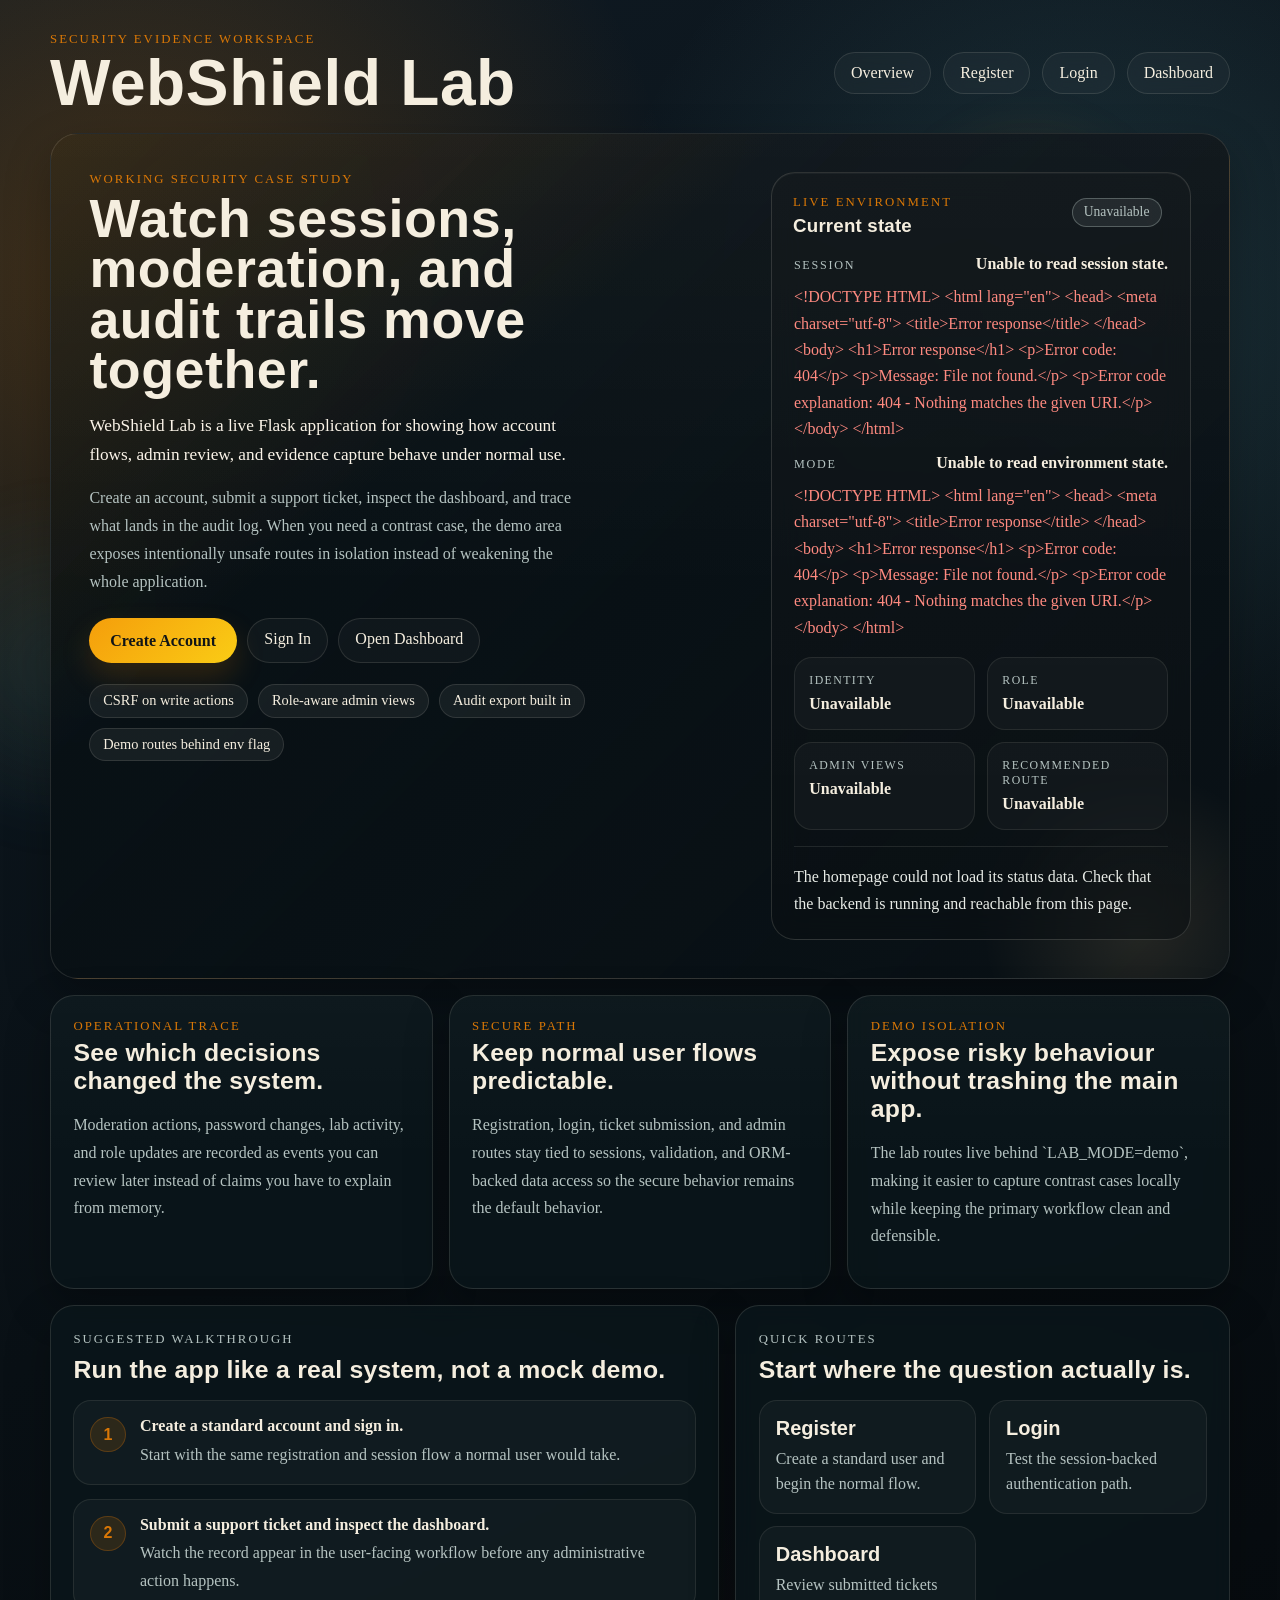
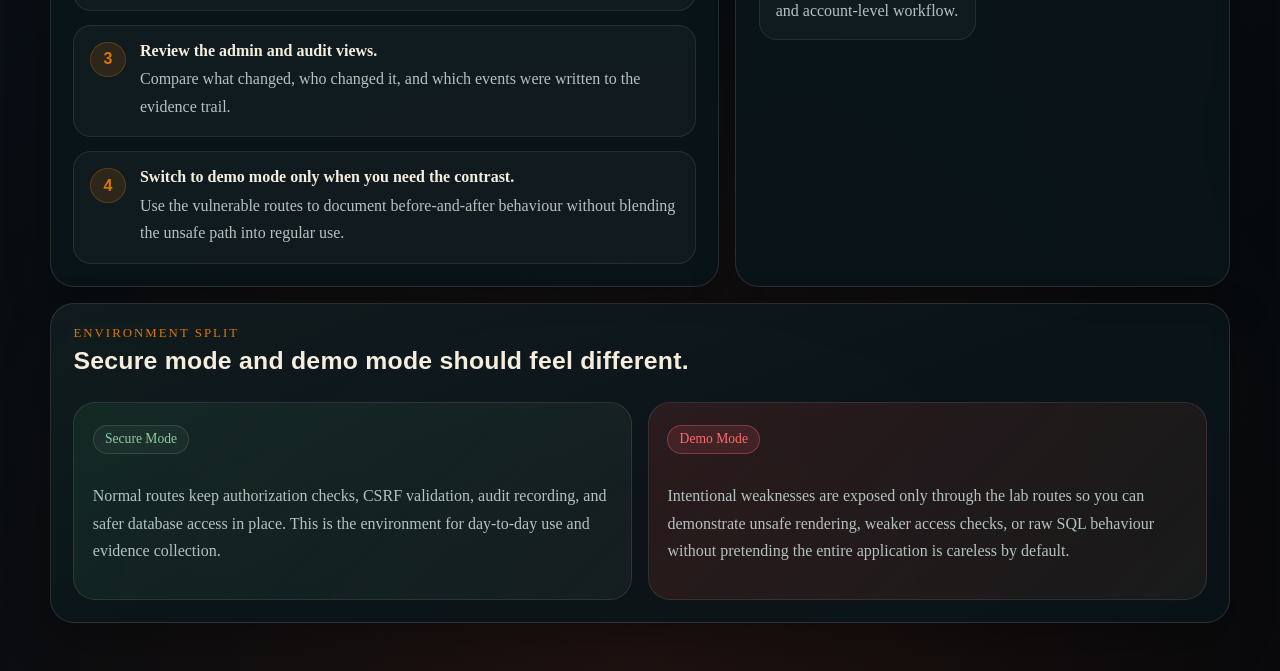
==== commit 432e58bc: "Reduce production route discovery" ====
--- a/frontend/index.html
+++ b/frontend/index.html
@@ -22,9 +22,9 @@
           <a id="registerNavLink" href="register.html">Register</a>
           <a id="loginNavLink" href="login.html">Login</a>
           <a href="dashboard.html">Dashboard</a>
-          <a id="adminNavLink" class="hidden" href="admin.html">Admin</a>
-          <a id="auditNavLink" class="hidden" href="audit.html">Audit</a>
-          <a href="lab.html">Lab Demo</a>
+          <a id="adminNavLink" class="hidden">Admin</a>
+          <a id="auditNavLink" class="hidden">Audit</a>
+          <a id="labNavLink" class="hidden" data-demo-link="true">Lab Demo</a>
           <button id="logoutNavButton" class="ghost-button hidden" type="button">
             Sign Out
           </button>
@@ -208,15 +208,15 @@
                 <strong>Dashboard</strong>
                 <span>Review submitted tickets and account-level workflow.</span>
               </a>
-              <a class="route-link hidden" id="adminRouteCard" href="admin.html">
+              <a class="route-link hidden" id="adminRouteCard">
                 <strong>Admin</strong>
                 <span>Inspect ticket moderation, user controls, and security reporting.</span>
               </a>
-              <a class="route-link hidden" id="auditRouteCard" href="audit.html">
+              <a class="route-link hidden" id="auditRouteCard">
                 <strong>Audit</strong>
                 <span>Filter the event trail and export evidence snapshots.</span>
               </a>
-              <a class="route-link" href="lab.html">
+              <a class="route-link hidden" id="labRouteCard" data-demo-link="true">
                 <strong>Lab Demo</strong>
                 <span>Open the isolated contrast environment for controlled validation.</span>
               </a>
@@ -237,7 +237,7 @@
               <p>
                 Normal routes keep authorization checks, CSRF validation, audit
                 recording, and safer database access in place. This is the environment
-                for day-to-day development and evidence collection.
+                for day-to-day use and evidence collection.
               </p>
             </article>
 
